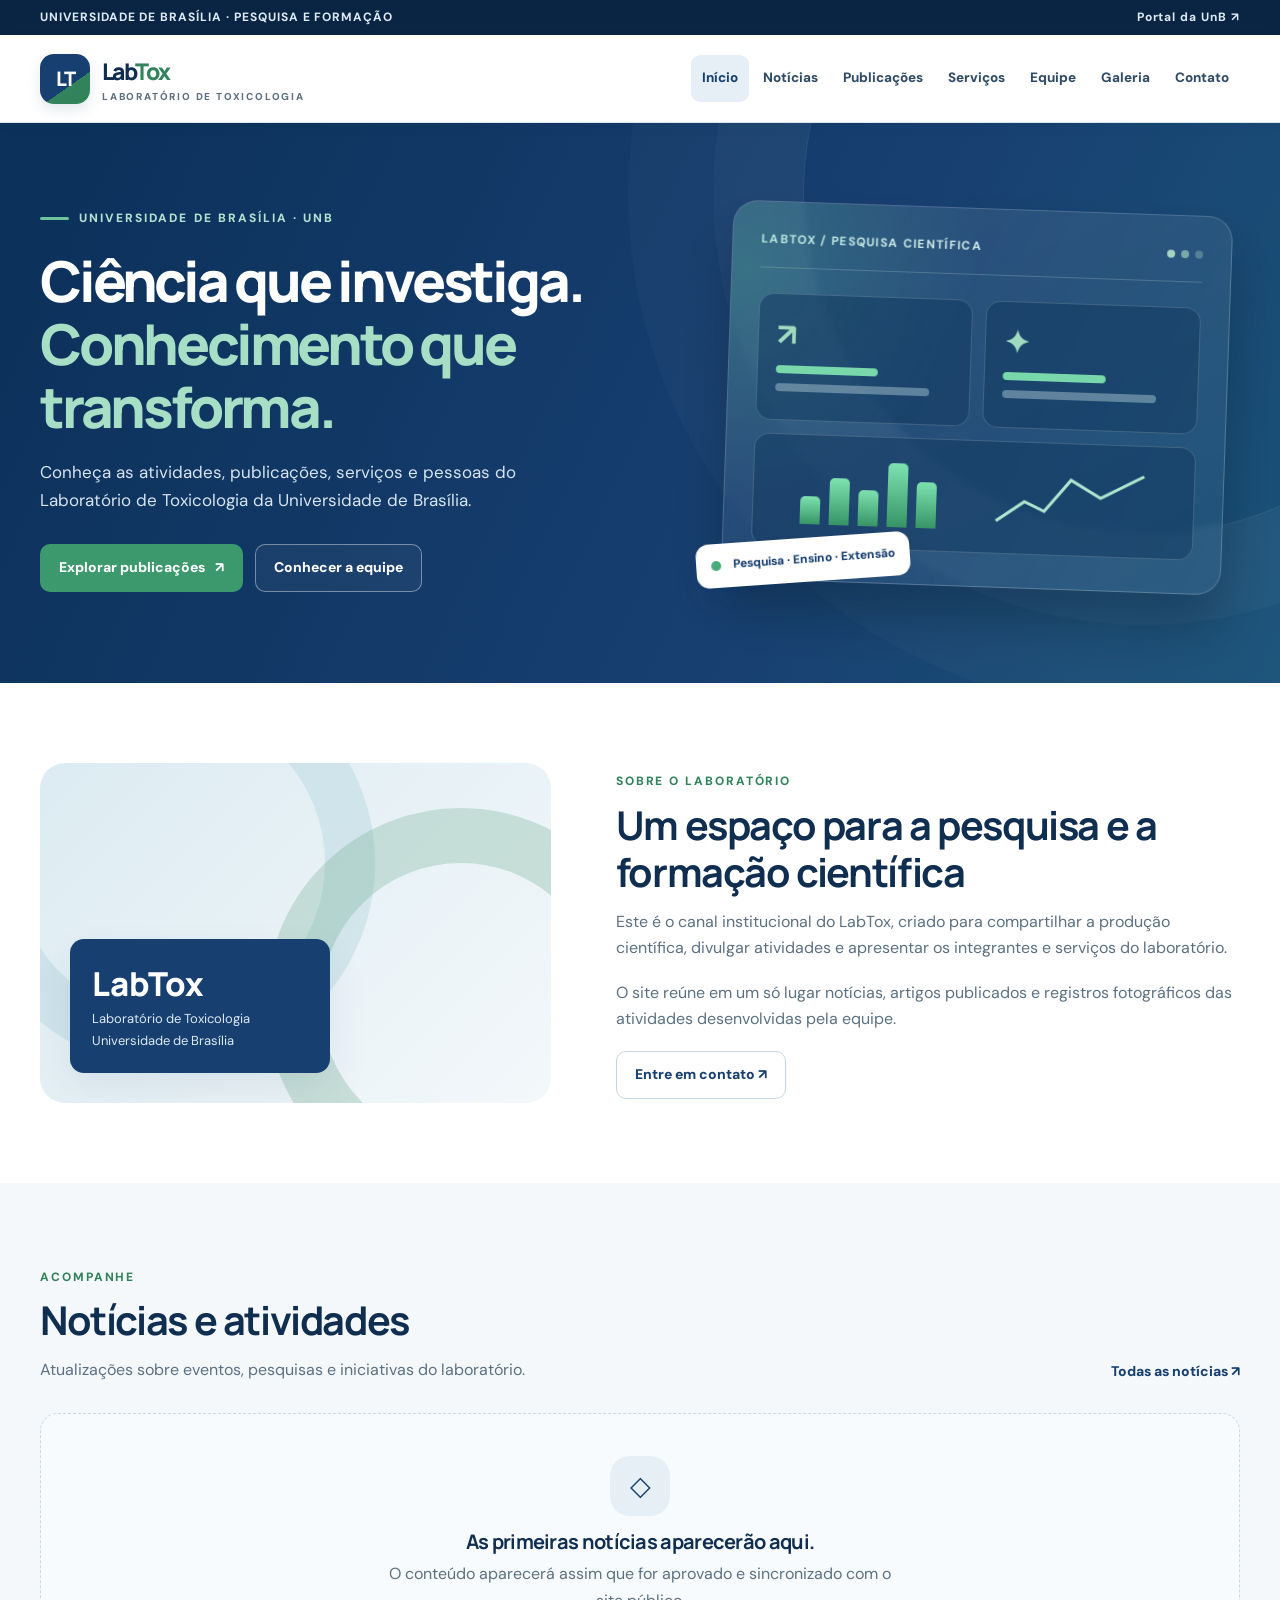
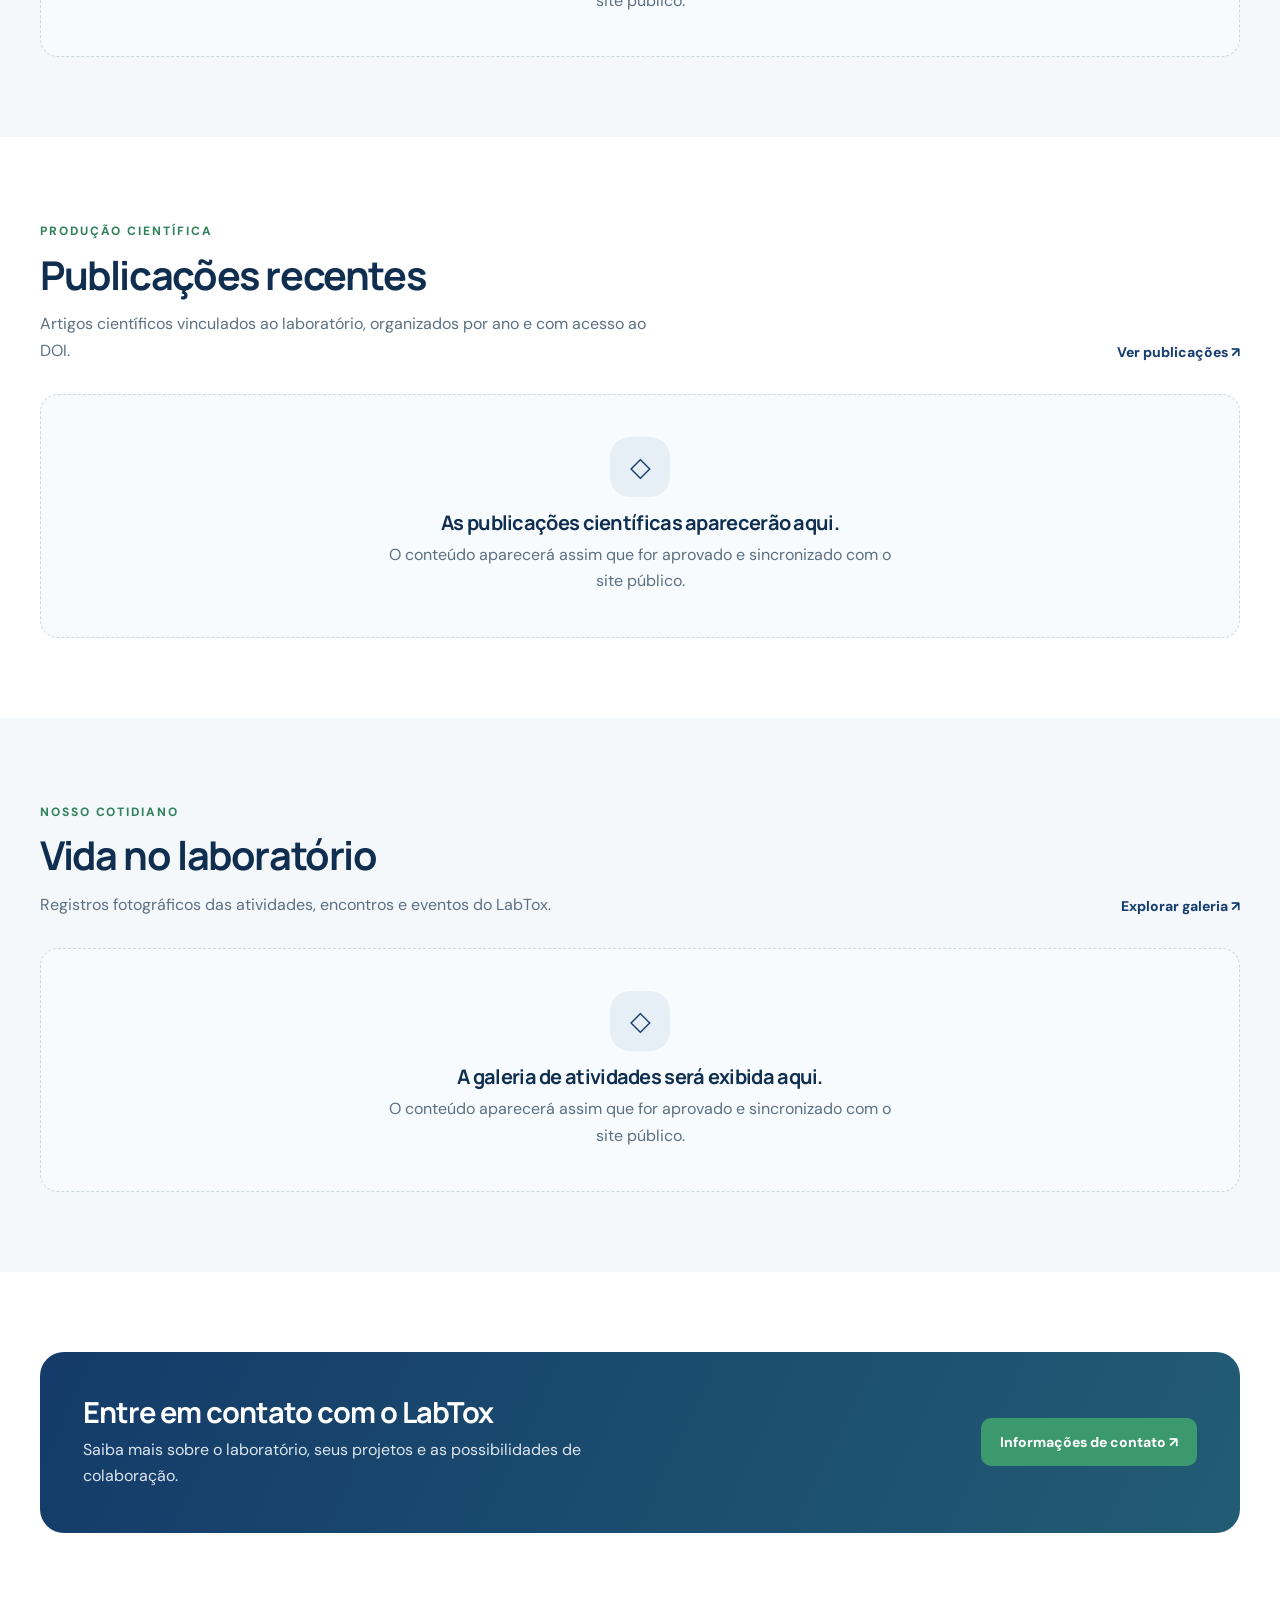
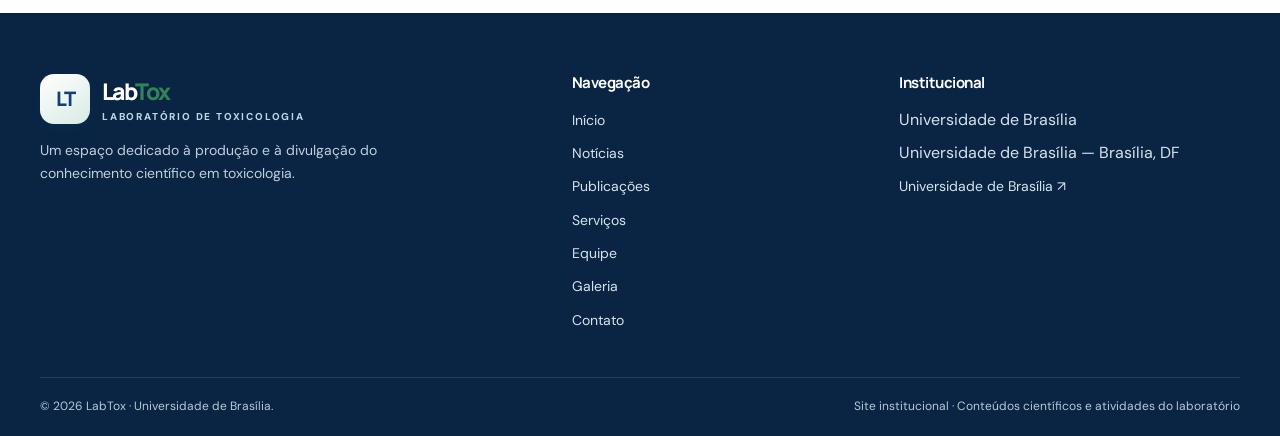
==== index.html @ b6af5e76 "Add files via upload" ====
<!doctype html>
<html lang="pt-BR">
<head>
  <meta charset="utf-8">
  <meta name="viewport" content="width=device-width, initial-scale=1">
  <meta name="description" content="Site do Laboratório de Toxicologia da Universidade de Brasília.">
  <meta name="theme-color" content="#173f70">
  <title>Início | LabTox — Laboratório de Toxicologia</title>
  <link rel="icon" href="assets/favicon.svg" type="image/svg+xml">
  <link rel="stylesheet" href="css/style.css">
  <script defer src="js/config.js"></script>
  <script defer src="js/site.js"></script>
</head>
<body data-page="inicio">
  <div id="site-header"></div>
  <main id="main"><section class="hero"><div class="container hero-grid"><div><span class="eyebrow">Universidade de Brasília · UnB</span><h1>Ciência que investiga.<br><em>Conhecimento que transforma.</em></h1><p>Conheça as atividades, publicações, serviços e pessoas do Laboratório de Toxicologia da Universidade de Brasília.</p><div class="actions"><a class="btn btn-green" href="publicacoes.html">Explorar publicações <span aria-hidden="true">↗</span></a><a class="btn btn-outline-light" href="equipe.html">Conhecer a equipe</a></div></div><div class="hero-visual" aria-hidden="true"><div class="science-panel"><div class="panel-top"><span>LABTOX / PESQUISA CIENTÍFICA</span><span class="dots"><i></i><i></i><i></i></span></div><div class="panel-body"><div class="stat-visual"><div class="symbol">↗</div><div class="line"></div><div class="line"></div></div><div class="stat-visual"><div class="symbol">✦</div><div class="line"></div><div class="line"></div></div><div class="stat-visual wide"><div class="bars"><i></i><i></i><i></i><i></i><i></i></div><svg class="trace" viewBox="0 0 150 65"><path d="M1 56 L29 36 L49 45 L75 13 L105 30 L148 7"/></svg></div></div></div><span class="float-chip"><b></b> Pesquisa · Ensino · Extensão</span></div></div></section><section class="section"><div class="container intro-grid"><div class="intro-surface"><div class="intro-label"><strong>LabTox</strong><span>Laboratório de Toxicologia<br>Universidade de Brasília</span></div></div><div class="copy"><span class="kicker">Sobre o laboratório</span><h2>Um espaço para a pesquisa e a formação científica</h2><p>Este é o canal institucional do LabTox, criado para compartilhar a produção científica, divulgar atividades e apresentar os integrantes e serviços do laboratório.</p><p>O site reúne em um só lugar notícias, artigos publicados e registros fotográficos das atividades desenvolvidas pela equipe.</p><a class="btn btn-outline" href="contato.html">Entre em contato ↗</a></div></div></section>
<section class="section section-soft" aria-labelledby="news-title"><div class="container"><div class="section-head"><div><span class="kicker">Acompanhe</span><h2 id="news-title">Notícias e atividades</h2><p>Atualizações sobre eventos, pesquisas e iniciativas do laboratório.</p></div><a class="text-link" href="noticias.html">Todas as notícias ↗</a></div><div id="home-news" class="card-grid">Carregando notícias…</div></div></section>
<section class="section" aria-labelledby="papers-title"><div class="container"><div class="section-head"><div><span class="kicker">Produção científica</span><h2 id="papers-title">Publicações recentes</h2><p>Artigos científicos vinculados ao laboratório, organizados por ano e com acesso ao DOI.</p></div><a class="text-link" href="publicacoes.html">Ver publicações ↗</a></div><div id="home-papers" class="stack">Carregando publicações…</div></div></section>
<section class="section section-soft" aria-labelledby="albums-title"><div class="container"><div class="section-head"><div><span class="kicker">Nosso cotidiano</span><h2 id="albums-title">Vida no laboratório</h2><p>Registros fotográficos das atividades, encontros e eventos do LabTox.</p></div><a class="text-link" href="galeria.html">Explorar galeria ↗</a></div><div id="home-albums" class="card-grid">Carregando álbuns…</div></div></section>
<section class="section"><div class="container"><div class="cta-band"><div><h2>Entre em contato com o LabTox</h2><p>Saiba mais sobre o laboratório, seus projetos e as possibilidades de colaboração.</p></div><a class="btn btn-green" href="contato.html">Informações de contato ↗</a></div></div></section></main>
  <div id="site-footer"></div>
  <button id="back-top" class="back-top" type="button" aria-label="Voltar ao topo">↑</button>
</body>
</html>
---- css/style.css ----
@import url('https://fonts.googleapis.com/css2?family=DM+Sans:wght@400;500;600;700;800&family=Manrope:wght@400;500;600;700;800&display=swap');
:root{--navy:#173f70;--navy-dark:#102e50;--navy-deep:#0a2544;--green:#32835c;--green-dark:#236946;--mint:#e7f2e9;--light-blue:#e6eff5;--cloud:#f5f8fb;--ink:#183049;--muted:#5b7082;--stroke:#dbe5ed;--white:#fff;--shadow:0 18px 42px rgba(18,55,87,.08);--radius:18px;--max:1200px;--sans:'DM Sans',Arial,sans-serif;--display:'Manrope','DM Sans',Arial,sans-serif}
*{box-sizing:border-box}html{scroll-behavior:smooth}body{margin:0;color:var(--ink);background:#fff;font:16px/1.65 var(--sans);-webkit-font-smoothing:antialiased}a{color:inherit;text-decoration:none}a:hover{color:var(--green)}button,input,select{font:inherit}button{cursor:pointer}img{max-width:100%}.container{width:min(calc(100% - 44px),var(--max));margin:auto}.skip{position:absolute;left:12px;top:-80px;background:#fff;color:#102e50;z-index:200;padding:10px 18px;border-radius:8px}.skip:focus{top:12px}:focus-visible{outline:3px solid #45a17c;outline-offset:3px}.microbar{background:var(--navy-deep);color:#deebf5;font-size:12px;letter-spacing:.08em;font-weight:700}.microbar .container{display:flex;align-items:center;justify-content:space-between;min-height:35px;gap:12px}.microbar a{color:inherit}.microbar a:hover{color:#fff}.header{background:#fff;border-bottom:1px solid var(--stroke);position:sticky;top:0;z-index:90;box-shadow:0 4px 18px rgba(7,39,71,.025)}.header-row{display:flex;align-items:center;justify-content:space-between;min-height:87px;gap:20px}.brand{display:inline-flex;align-items:center;gap:12px;min-width:184px}.brand-icon{width:50px;height:50px;border-radius:14px;background:linear-gradient(145deg,var(--navy) 0 62%,var(--green) 62%);display:grid;place-items:center;color:#fff;box-shadow:0 6px 13px rgba(23,63,112,.12);font:800 20px var(--display);letter-spacing:-.05em}.brand-icon img{width:100%;height:100%;object-fit:contain;border-radius:11px}.brand-copy{display:grid;line-height:1.12}.brand-copy strong{font:800 23px var(--display);letter-spacing:-.07em;color:var(--navy-dark)}.brand-copy strong span{color:var(--green)}.brand-copy small{font-size:10px;text-transform:uppercase;letter-spacing:.18em;color:var(--muted);font-weight:800;margin-top:4px}.nav{display:flex;align-items:center;gap:3px}.nav a{padding:12px 11px;border-radius:9px;font-size:13.5px;font-weight:800;color:#304b64;transition:background .15s,color .15s}.nav a:hover{background:var(--cloud);color:var(--navy)}.nav a[aria-current="page"]{background:var(--light-blue);color:var(--navy)}.menu-toggle{display:none;border:1px solid var(--stroke);background:#fff;color:var(--navy);border-radius:10px;padding:9px 12px;font-weight:800}.hero{background:linear-gradient(115deg,#0c315b 5%,#173f70 61%,#1a5278);color:#fff;overflow:hidden;position:relative}.hero:before{content:"";position:absolute;width:680px;height:680px;border-radius:50%;border:1px solid #ffffff19;right:-205px;top:-270px;box-shadow:0 0 0 90px #ffffff07,0 0 0 175px #ffffff05}.hero-grid{display:grid;grid-template-columns:1.08fr .92fr;gap:56px;align-items:center;min-height:560px;padding:74px 0 86px;position:relative}.eyebrow{display:inline-flex;align-items:center;gap:10px;color:#b6e0cf;font-size:12px;font-weight:800;letter-spacing:.17em;text-transform:uppercase}.eyebrow:before{content:"";width:29px;height:3px;background:#6dc59d;border-radius:3px}.hero h1{color:#fff;font:800 clamp(38px,4.4vw,65px)/1.12 var(--display);letter-spacing:-.057em;margin:20px 0}.hero h1 em{font-style:normal;color:#a6dfc6}.hero p{max-width:570px;color:#d7e4f1;font-size:17px;margin:0 0 30px}.actions{display:flex;gap:12px;flex-wrap:wrap}.btn{display:inline-flex;align-items:center;justify-content:center;gap:10px;min-height:48px;border-radius:10px;padding:11px 18px;font-size:14px;font-weight:800;border:1px solid transparent;transition:transform .18s,background .18s}.btn:hover{transform:translateY(-2px)}.btn-green{background:#3c996d;color:#fff}.btn-green:hover{background:#2e815a;color:#fff}.btn-outline-light{color:#fff;border-color:#ffffff66;background:#ffffff0b}.btn-outline-light:hover{background:#ffffff20;color:#fff}.btn-outline{color:var(--navy);border-color:#c5d6e3;background:#fff}.btn-outline:hover{background:var(--light-blue)}.hero-visual{position:relative;min-height:380px;display:grid;place-items:center}.science-panel{width:95%;min-height:370px;padding:28px;background:linear-gradient(155deg,#ffffff17,#ffffff08);border:1px solid #ffffff32;backdrop-filter:blur(3px);border-radius:25px;box-shadow:0 32px 50px #071b2d55;transform:rotate(2deg);position:relative;overflow:hidden}.science-panel:before{content:"";position:absolute;inset:-50% 50% 15% -45%;border-radius:50%;background:radial-gradient(circle,#4ed4a138,transparent 67%)}.panel-top{display:flex;justify-content:space-between;align-items:center;border-bottom:1px solid #ffffff30;padding-bottom:17px;color:#cfe7e9;font-size:12px;font-weight:800;letter-spacing:.11em}.dots{display:flex;gap:6px}.dots i{width:8px;height:8px;border-radius:100%;background:#a7d5c1}.dots i:nth-child(2){opacity:.65}.dots i:nth-child(3){opacity:.35}.panel-body{padding:25px 0 5px;display:grid;grid-template-columns:1fr 1fr;gap:13px;position:relative}.stat-visual{border:1px solid #ffffff2c;border-radius:15px;min-height:108px;background:#11396188;padding:18px}.stat-visual .line{width:75%;height:8px;border-radius:5px;background:#c9e0e5;margin:10px 0}.stat-visual .line:nth-child(2){width:58%;background:#78d8ab}.stat-visual .line:nth-child(3){width:87%;opacity:.4}.stat-visual .symbol{font:700 31px var(--display);color:#9fdbbf}.stat-visual.wide{grid-column:1/-1;min-height:113px;display:flex;align-items:center;justify-content:space-around}.bars{display:flex;align-items:end;gap:9px;height:68px}.bars i{width:20px;border-radius:5px 5px 0 0;background:linear-gradient(#7de2b0,#379466)}.bars i:nth-child(1){height:42%}.bars i:nth-child(2){height:70%}.bars i:nth-child(3){height:53%}.bars i:nth-child(4){height:95%}.bars i:nth-child(5){height:68%}.trace{width:150px;height:65px;stroke:#aee7d0;stroke-width:3;fill:none}.float-chip{position:absolute;bottom:5px;left:-18px;display:flex;align-items:center;gap:12px;padding:12px 15px;border-radius:13px;background:#fff;color:var(--navy);font-size:12px;font-weight:800;box-shadow:var(--shadow);transform:rotate(-4deg)}.float-chip b{width:10px;height:10px;border-radius:50%;background:#4aab7a}.section{padding:80px 0}.section-soft{background:var(--cloud)}.section-head{display:flex;align-items:end;justify-content:space-between;gap:24px;margin-bottom:30px}.kicker{font-size:12px;text-transform:uppercase;letter-spacing:.16em;font-weight:800;color:var(--green)}h1,h2,h3,h4{font-family:var(--display);color:var(--navy-dark);line-height:1.2;letter-spacing:-.035em}h2{font-size:clamp(28px,3.1vw,40px);margin:8px 0 12px}h3{font-size:20px}.section-head p{max-width:620px;color:var(--muted);margin:0}.text-link{color:var(--navy);font-weight:800;font-size:14px;display:inline-flex;align-items:center;gap:8px;white-space:nowrap}.text-link:hover{color:var(--green)}.intro-grid{display:grid;grid-template-columns:.9fr 1.1fr;gap:65px;align-items:center}.intro-surface{background:linear-gradient(135deg,#dcebf2,#f3f8fa);border-radius:25px;min-height:340px;position:relative;overflow:hidden;padding:30px;display:flex;align-items:end}.intro-surface:before{content:"";position:absolute;width:310px;height:310px;border:50px solid #a5cbd6;left:-75px;top:-105px;border-radius:50%;opacity:.35}.intro-surface:after{content:"";position:absolute;width:280px;height:280px;border:55px solid #6caa89;right:-105px;bottom:-95px;border-radius:50%;opacity:.29}.intro-label{z-index:1;position:relative;background:var(--navy);color:#fff;padding:22px;border-radius:14px;box-shadow:var(--shadow);width:min(260px,85%)}.intro-label strong{font:800 33px var(--display)}.intro-label span{display:block;color:#dce9f2;font-size:13px;margin-top:2px}.copy p{color:var(--muted);margin:0 0 18px}.card-grid{display:grid;grid-template-columns:repeat(3,minmax(0,1fr));gap:21px}.card{border:1px solid var(--stroke);border-radius:var(--radius);background:#fff;overflow:hidden;box-shadow:0 5px 18px rgba(20,53,80,.025);transition:transform .2s,box-shadow .2s}.card:hover{transform:translateY(-4px);box-shadow:var(--shadow)}.card-top{height:172px;overflow:hidden;background:linear-gradient(135deg,#d7e7ef,#c5ddd6);display:grid;place-items:center;color:#37677b;position:relative}.card-top:after{content:"";position:absolute;width:155px;height:155px;border:22px solid #ffffff65;border-radius:50%;right:-54px;top:-57px}.card-top img{width:100%;height:100%;object-fit:cover;position:relative;z-index:1}.card-top .fallback-icon{position:relative;z-index:1;font:800 45px var(--display);color:var(--navy);opacity:.64}.card-body{padding:23px}.meta{font-size:12px;font-weight:800;color:var(--green);letter-spacing:.045em;text-transform:uppercase}.card-body h3{font-size:19px;margin:9px 0 10px}.card-body p{color:var(--muted);font-size:14px;margin:0 0 17px;line-height:1.6}.card-footer{display:flex;align-items:center;justify-content:space-between;gap:12px;font-size:13px;color:var(--muted)}.mini-link{font-weight:800;color:var(--navy)}.mini-link:hover{color:var(--green)}.cta-band{background:linear-gradient(115deg,#143b69,#225c74);color:#fff;padding:43px;border-radius:24px;display:flex;justify-content:space-between;align-items:center;gap:28px}.cta-band h2{color:#fff;font-size:29px;margin:0 0 7px}.cta-band p{margin:0;color:#dce6ef;max-width:560px}.page-hero{background:linear-gradient(120deg,#e7f0f6,#f9fbfc);border-bottom:1px solid var(--stroke);position:relative;overflow:hidden}.page-hero:after{content:"";position:absolute;width:320px;height:320px;border:55px solid #a3c0d030;border-radius:50%;right:6%;top:-230px}.page-hero .container{position:relative;z-index:1;padding:59px 0 63px}.breadcrumb{color:#647d91;font-size:12px;font-weight:700}.breadcrumb a{color:var(--navy)}.breadcrumb span{padding:0 9px}.page-hero h1{font-size:clamp(35px,4vw,51px);margin:15px 0 8px}.page-hero p{max-width:725px;color:#5a7186;font-size:16px;margin:0}.filters{display:flex;gap:12px;flex-wrap:wrap;margin:0 0 28px}.filter-input,.filter-select{border:1px solid #cbdbe5;border-radius:11px;background:#fff;color:var(--ink);padding:12px 14px;min-height:46px}.filter-input{flex:1;min-width:220px}.filter-select{min-width:150px}.filters :focus{border-color:var(--green);outline:3px solid #32835c26}.results-count{color:var(--muted);font-size:13px;margin:0 0 18px}.stack{display:grid;gap:16px}.paper{border:1px solid var(--stroke);border-radius:16px;background:#fff;padding:27px;transition:box-shadow .2s}.paper:hover{box-shadow:var(--shadow)}.paper h3{margin:7px 0 11px;font-size:21px}.paper .authors{font-size:14px;color:#536a7c;margin:8px 0}.paper .journal{color:#3c5c76;font-size:13px;font-weight:800;margin-bottom:12px}.paper p{margin:8px 0 18px;color:var(--muted);font-size:14px}.paper-actions{display:flex;flex-wrap:wrap;align-items:center;gap:15px}.tag{display:inline-flex;align-items:center;padding:5px 10px;background:#e6f1e9;color:#2e774f;border-radius:99px;font-size:11px;font-weight:800}.empty{border:1px dashed #c9d8e1;background:#f8fbfd;border-radius:18px;padding:42px 25px;text-align:center}.empty .symbol{margin:auto auto 14px;width:60px;height:60px;border-radius:20px;background:#e5eff5;display:grid;place-items:center;color:var(--navy);font-size:27px}.empty h3{margin:0 0 7px}.empty p{color:var(--muted);margin:0 auto;max-width:520px}.team-card{text-align:center}.team-card .card-top{height:230px;background:linear-gradient(140deg,#d9e9ef,#e8f0e8)}.team-card .card-top img{object-position:center 23%}.team-card .card-body{padding:22px}.team-card h3{margin:3px 0 5px;font-size:19px}.team-card .role{color:var(--green);font-size:13px;font-weight:800;margin:0 0 12px}.team-card .desc{font-size:13px;color:var(--muted);min-height:38px}.team-links{display:flex;justify-content:center;gap:12px;flex-wrap:wrap}.team-links a{font-size:12px;font-weight:800;color:var(--navy)}.detail{max-width:870px;margin:auto}.detail img.cover{width:100%;max-height:470px;object-fit:cover;border-radius:19px;margin:10px 0 26px}.article-text{font-size:16px;line-height:1.88;color:#344f64}.article-text h2{font-size:25px;margin-top:30px}.article-text h3{font-size:21px;margin-top:25px}.article-text a{color:var(--green);text-decoration:underline;text-underline-offset:3px}.article-text p{margin:0 0 18px}.article-text ul,.article-text ol{padding-left:25px}.album-grid{display:grid;grid-template-columns:repeat(3,minmax(0,1fr));gap:15px}.album-photo{border-radius:14px;overflow:hidden;border:1px solid var(--stroke);background:var(--cloud);margin:0}.album-photo img{width:100%;height:245px;object-fit:cover;display:block;cursor:zoom-in}.album-photo figcaption{padding:11px 13px;font-size:13px;color:var(--muted)}.lightbox{position:fixed;inset:0;background:#061629ed;z-index:200;display:none;align-items:center;justify-content:center;padding:25px}.lightbox.open{display:flex}.lightbox img{max-width:90vw;max-height:85vh;object-fit:contain}.lightbox button{position:absolute;right:25px;top:20px;background:#ffffff18;border:1px solid #fff7;color:#fff;padding:10px 15px;border-radius:10px}.contact-grid{display:grid;grid-template-columns:1fr 1fr;gap:26px}.info-card{background:var(--cloud);border:1px solid var(--stroke);border-radius:20px;padding:28px}.info-card h3{margin:0 0 13px}.info-card p{color:var(--muted)}.info-card a{color:var(--navy);font-weight:800;overflow-wrap:anywhere}.footer{background:var(--navy-deep);color:#d5e3ef;padding:61px 0 0}.footer-grid{display:grid;grid-template-columns:1.4fr .8fr 1fr;gap:55px}.footer .brand-copy strong{color:#fff}.footer .brand-copy small{color:#b9d6e8}.footer .brand-icon{background:linear-gradient(145deg,#fff,#d7ebe3);color:var(--navy)}.footer p{font-size:14px;color:#bed0dd;max-width:390px;margin:15px 0}.footer h3{font-size:15px;color:#fff;margin:0 0 15px}.footer ul{list-style:none;padding:0;margin:0;display:grid;gap:7px}.footer a:hover{color:#fff}.footer li a{font-size:14px}.footer-bottom{border-top:1px solid #ffffff20;margin-top:44px;padding:19px 0;display:flex;justify-content:space-between;align-items:center;gap:20px;font-size:12px;color:#b6c9d9}.back-top{position:fixed;right:22px;bottom:23px;background:var(--green);color:#fff;border:0;border-radius:12px;min-width:46px;min-height:46px;box-shadow:0 11px 26px #07361c33;display:none;z-index:70;font-size:21px}.back-top.visible{display:block}.sr-only{position:absolute;width:1px;height:1px;overflow:hidden;clip:rect(0,0,0,0);white-space:nowrap}.divider{height:1px;background:var(--stroke);margin:25px 0}
@media(max-width:1060px){.nav a{padding:10px 7px;font-size:12px}.header-row{gap:8px}.hero-grid{gap:24px}.hero-visual{min-height:320px}.science-panel{min-height:330px}}@media(max-width:850px){.header-row{min-height:70px}.menu-toggle{display:inline-flex;align-items:center;gap:9px}.nav{position:absolute;top:100%;left:0;right:0;display:none;flex-direction:column;align-items:stretch;background:#fff;box-shadow:0 16px 28px #133c5a22;padding:13px max(22px,calc((100vw - var(--max))/2)) 20px;border-top:1px solid var(--stroke)}.nav.open{display:flex}.nav a{padding:13px 15px;font-size:14px}.hero-grid{grid-template-columns:1fr;min-height:auto;padding:66px 0 75px}.hero-visual{display:none}.intro-grid{grid-template-columns:1fr;gap:27px}.intro-surface{min-height:270px}.card-grid{grid-template-columns:repeat(2,minmax(0,1fr))}.footer-grid{grid-template-columns:1fr 1fr;gap:30px}.footer-grid>div:first-child{grid-column:1/-1}.album-grid{grid-template-columns:repeat(2,minmax(0,1fr))}}@media(max-width:600px){.container{width:min(calc(100% - 32px),var(--max))}.microbar{font-size:9px}.microbar .container{min-height:30px}.microbar span:last-child{display:none}.brand-icon{height:44px;width:44px}.brand-copy strong{font-size:21px}.header-row{min-height:68px}.hero-grid{padding:55px 0 63px}.hero h1{font-size:37px}.hero p{font-size:15px}.section{padding:58px 0}.section-head{align-items:start;flex-direction:column;gap:10px}.card-grid,.album-grid,.contact-grid{grid-template-columns:1fr}.intro-grid{gap:20px}.paper{padding:20px}.paper h3{font-size:19px}.page-hero .container{padding:42px 0 48px}.cta-band{flex-direction:column;align-items:start;padding:28px}.cta-band h2{font-size:24px}.filters{display:grid;grid-template-columns:1fr}.filter-input,.filter-select{width:100%}.footer-grid{grid-template-columns:1fr;gap:25px}.footer-grid>div:first-child{grid-column:auto}.footer-bottom{align-items:start;flex-direction:column;gap:5px}.album-photo img{height:250px}}
@media(prefers-reduced-motion:reduce){html{scroll-behavior:auto}*,*:before,*:after{transition:none!important;animation:none!important}}
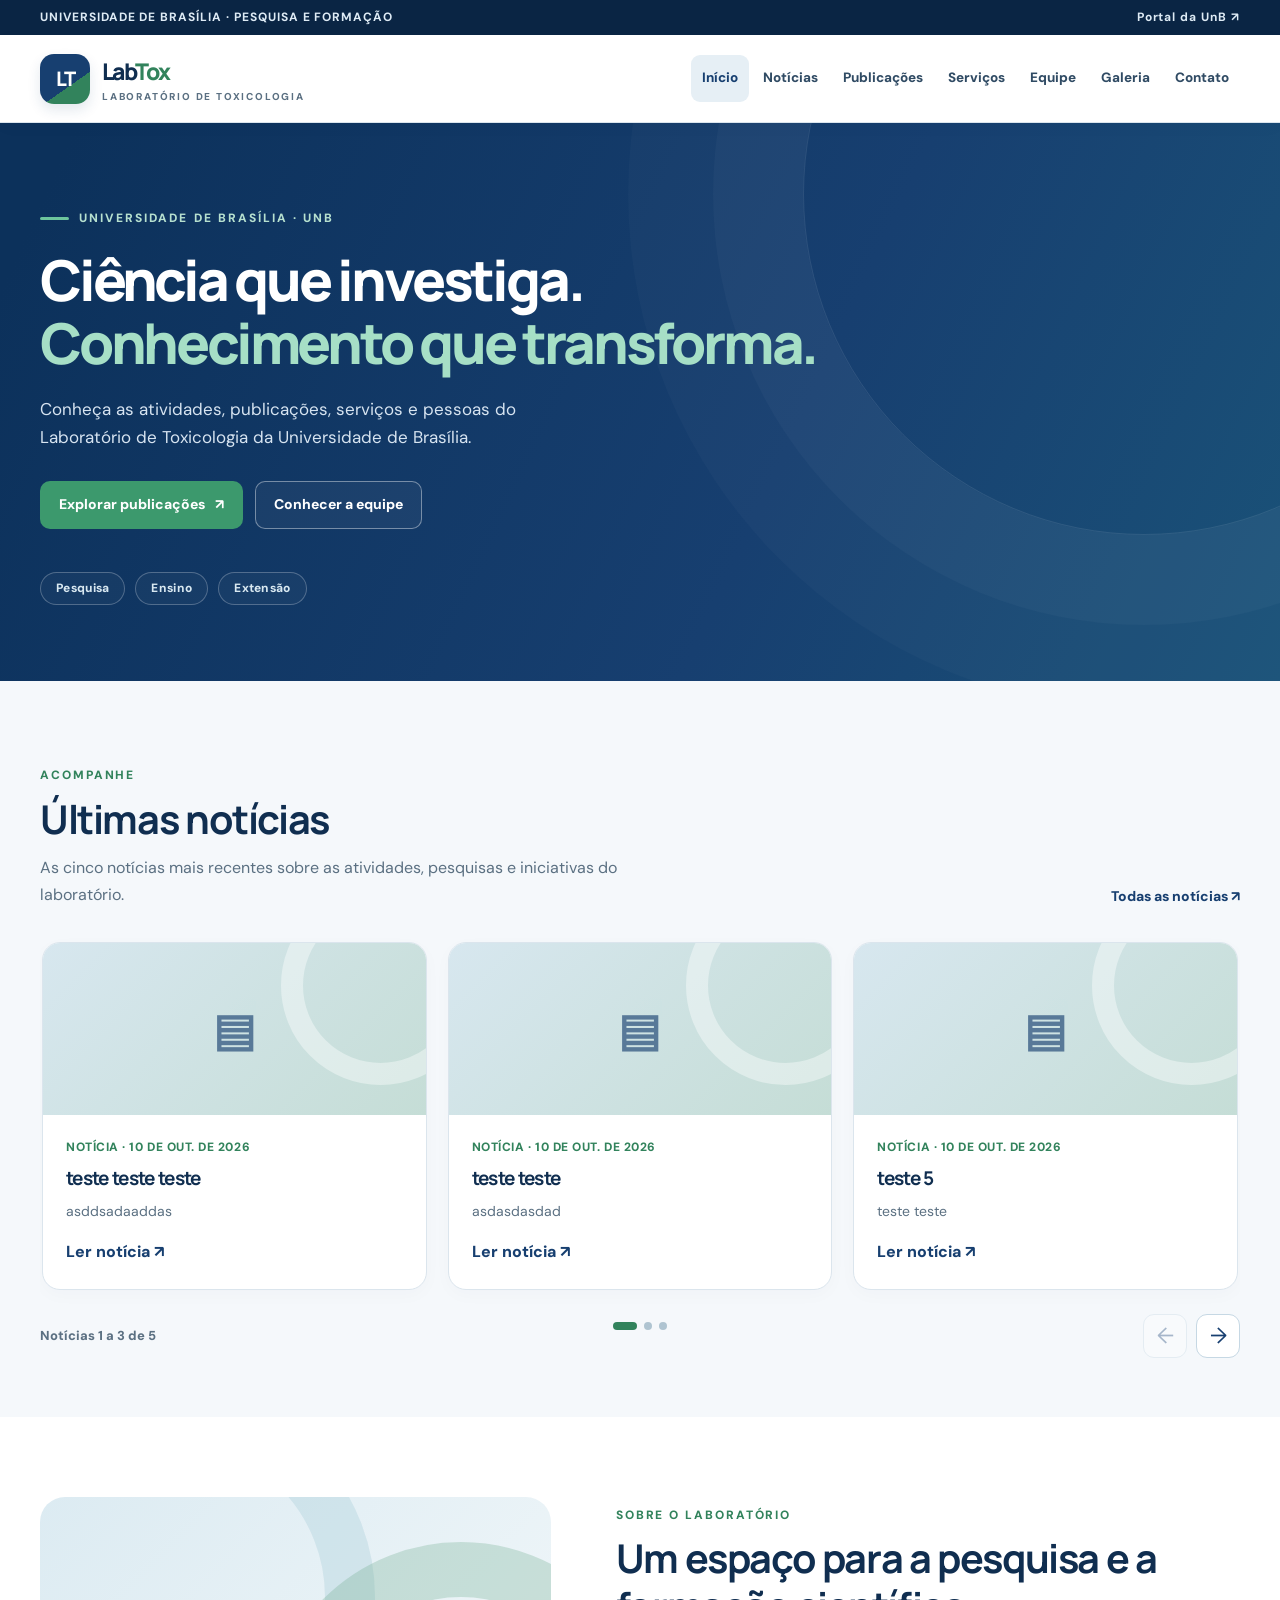
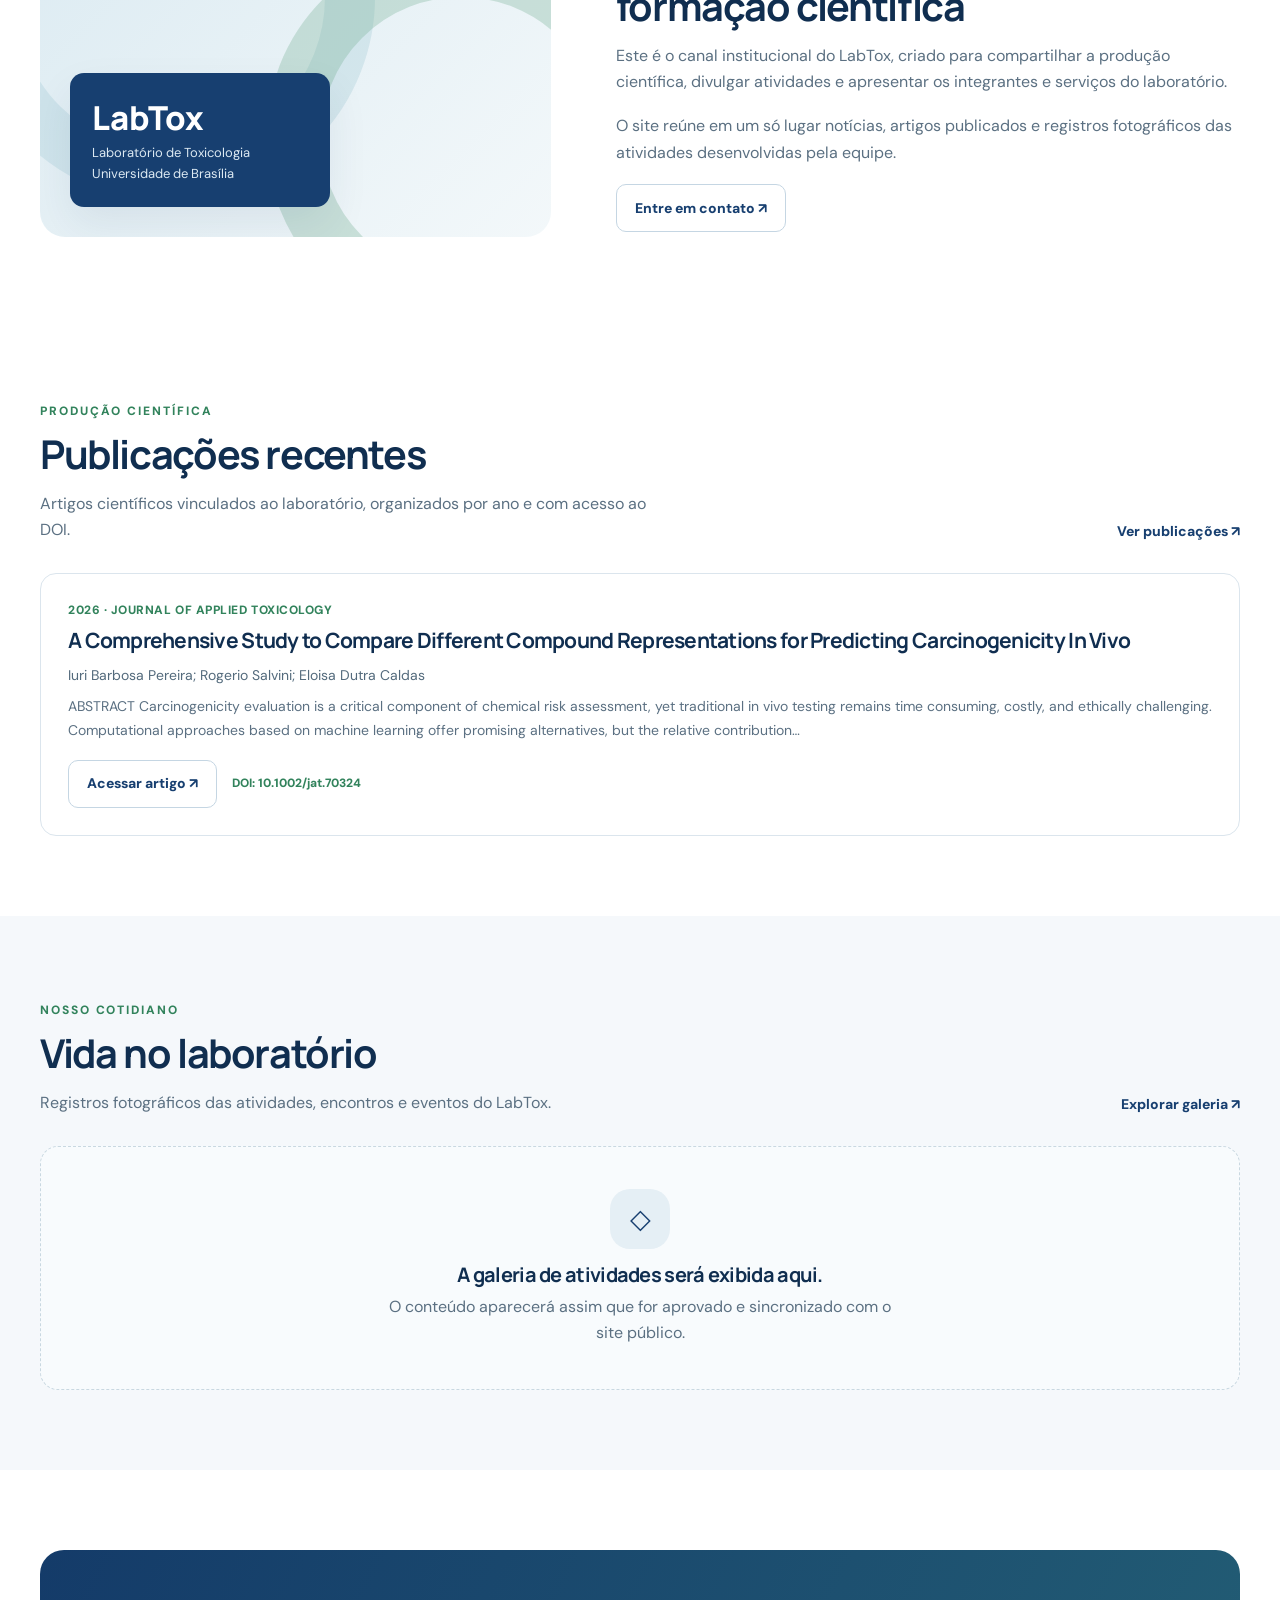
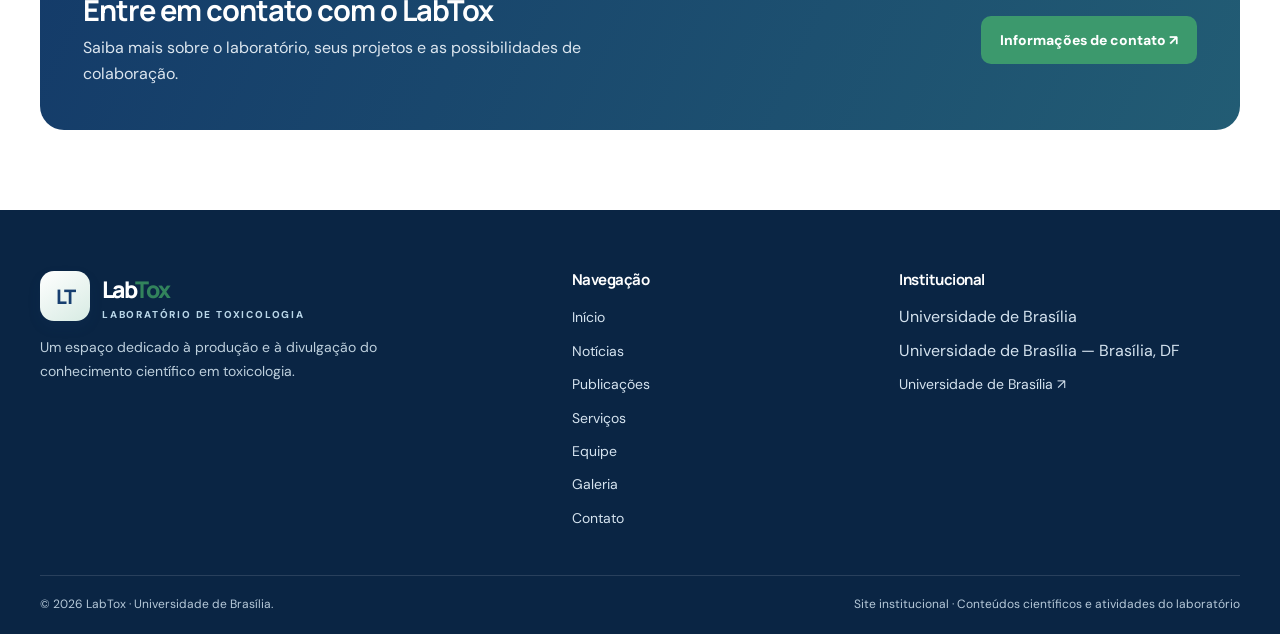
==== commit 04824d85: "Add files via upload" ====
--- a/index.html
+++ b/index.html
@@ -13,8 +13,31 @@
 </head>
 <body data-page="inicio">
   <div id="site-header"></div>
-  <main id="main"><section class="hero"><div class="container hero-grid"><div><span class="eyebrow">Universidade de Brasília · UnB</span><h1>Ciência que investiga.<br><em>Conhecimento que transforma.</em></h1><p>Conheça as atividades, publicações, serviços e pessoas do Laboratório de Toxicologia da Universidade de Brasília.</p><div class="actions"><a class="btn btn-green" href="publicacoes.html">Explorar publicações <span aria-hidden="true">↗</span></a><a class="btn btn-outline-light" href="equipe.html">Conhecer a equipe</a></div></div><div class="hero-visual" aria-hidden="true"><div class="science-panel"><div class="panel-top"><span>LABTOX / PESQUISA CIENTÍFICA</span><span class="dots"><i></i><i></i><i></i></span></div><div class="panel-body"><div class="stat-visual"><div class="symbol">↗</div><div class="line"></div><div class="line"></div></div><div class="stat-visual"><div class="symbol">✦</div><div class="line"></div><div class="line"></div></div><div class="stat-visual wide"><div class="bars"><i></i><i></i><i></i><i></i><i></i></div><svg class="trace" viewBox="0 0 150 65"><path d="M1 56 L29 36 L49 45 L75 13 L105 30 L148 7"/></svg></div></div></div><span class="float-chip"><b></b> Pesquisa · Ensino · Extensão</span></div></div></section><section class="section"><div class="container intro-grid"><div class="intro-surface"><div class="intro-label"><strong>LabTox</strong><span>Laboratório de Toxicologia<br>Universidade de Brasília</span></div></div><div class="copy"><span class="kicker">Sobre o laboratório</span><h2>Um espaço para a pesquisa e a formação científica</h2><p>Este é o canal institucional do LabTox, criado para compartilhar a produção científica, divulgar atividades e apresentar os integrantes e serviços do laboratório.</p><p>O site reúne em um só lugar notícias, artigos publicados e registros fotográficos das atividades desenvolvidas pela equipe.</p><a class="btn btn-outline" href="contato.html">Entre em contato ↗</a></div></div></section>
-<section class="section section-soft" aria-labelledby="news-title"><div class="container"><div class="section-head"><div><span class="kicker">Acompanhe</span><h2 id="news-title">Notícias e atividades</h2><p>Atualizações sobre eventos, pesquisas e iniciativas do laboratório.</p></div><a class="text-link" href="noticias.html">Todas as notícias ↗</a></div><div id="home-news" class="card-grid">Carregando notícias…</div></div></section>
+  <main id="main"><section class="hero" aria-labelledby="hero-title">
+  <div class="container hero-grid hero-grid-simple">
+    <div class="hero-copy">
+      <span class="eyebrow">Universidade de Brasília · UnB</span>
+      <h1 id="hero-title">Ciência que investiga.<br><em>Conhecimento que transforma.</em></h1>
+      <p>Conheça as atividades, publicações, serviços e pessoas do Laboratório de Toxicologia da Universidade de Brasília.</p>
+      <div class="actions"><a class="btn btn-green" href="publicacoes.html">Explorar publicações <span aria-hidden="true">↗</span></a><a class="btn btn-outline-light" href="equipe.html">Conhecer a equipe</a></div>
+      <div class="hero-topics" aria-label="Pesquisa, ensino e extensão"><span>Pesquisa</span><span>Ensino</span><span>Extensão</span></div>
+    </div>
+  </div>
+</section>
+<section class="section section-soft" aria-labelledby="news-title">
+  <div class="container">
+    <div class="section-head"><div><span class="kicker">Acompanhe</span><h2 id="news-title">Últimas notícias</h2><p>As cinco notícias mais recentes sobre as atividades, pesquisas e iniciativas do laboratório.</p></div><a class="text-link" href="noticias.html">Todas as notícias ↗</a></div>
+    <div class="news-carousel-shell">
+      <div id="home-news" class="news-track" role="region" aria-roledescription="carrossel" aria-label="Cinco notícias mais recentes" tabindex="0">Carregando notícias…</div>
+      <div class="news-carousel-toolbar" id="news-controls" hidden>
+        <span id="home-news-status" class="news-status" aria-live="polite"></span>
+        <div class="news-carousel-arrows"><button id="home-news-prev" type="button" aria-label="Notícia anterior" aria-controls="home-news">←</button><button id="home-news-next" type="button" aria-label="Próxima notícia" aria-controls="home-news">→</button></div>
+      </div>
+      <div id="home-news-dots" class="news-dots" aria-label="Escolher notícia"></div>
+    </div>
+  </div>
+</section>
+<section class="section"><div class="container intro-grid"><div class="intro-surface"><div class="intro-label"><strong>LabTox</strong><span>Laboratório de Toxicologia<br>Universidade de Brasília</span></div></div><div class="copy"><span class="kicker">Sobre o laboratório</span><h2>Um espaço para a pesquisa e a formação científica</h2><p>Este é o canal institucional do LabTox, criado para compartilhar a produção científica, divulgar atividades e apresentar os integrantes e serviços do laboratório.</p><p>O site reúne em um só lugar notícias, artigos publicados e registros fotográficos das atividades desenvolvidas pela equipe.</p><a class="btn btn-outline" href="contato.html">Entre em contato ↗</a></div></div></section>
 <section class="section" aria-labelledby="papers-title"><div class="container"><div class="section-head"><div><span class="kicker">Produção científica</span><h2 id="papers-title">Publicações recentes</h2><p>Artigos científicos vinculados ao laboratório, organizados por ano e com acesso ao DOI.</p></div><a class="text-link" href="publicacoes.html">Ver publicações ↗</a></div><div id="home-papers" class="stack">Carregando publicações…</div></div></section>
 <section class="section section-soft" aria-labelledby="albums-title"><div class="container"><div class="section-head"><div><span class="kicker">Nosso cotidiano</span><h2 id="albums-title">Vida no laboratório</h2><p>Registros fotográficos das atividades, encontros e eventos do LabTox.</p></div><a class="text-link" href="galeria.html">Explorar galeria ↗</a></div><div id="home-albums" class="card-grid">Carregando álbuns…</div></div></section>
 <section class="section"><div class="container"><div class="cta-band"><div><h2>Entre em contato com o LabTox</h2><p>Saiba mais sobre o laboratório, seus projetos e as possibilidades de colaboração.</p></div><a class="btn btn-green" href="contato.html">Informações de contato ↗</a></div></div></section></main>
--- a/css/style.css
+++ b/css/style.css
@@ -3,3 +3,61 @@
 *{box-sizing:border-box}html{scroll-behavior:smooth}body{margin:0;color:var(--ink);background:#fff;font:16px/1.65 var(--sans);-webkit-font-smoothing:antialiased}a{color:inherit;text-decoration:none}a:hover{color:var(--green)}button,input,select{font:inherit}button{cursor:pointer}img{max-width:100%}.container{width:min(calc(100% - 44px),var(--max));margin:auto}.skip{position:absolute;left:12px;top:-80px;background:#fff;color:#102e50;z-index:200;padding:10px 18px;border-radius:8px}.skip:focus{top:12px}:focus-visible{outline:3px solid #45a17c;outline-offset:3px}.microbar{background:var(--navy-deep);color:#deebf5;font-size:12px;letter-spacing:.08em;font-weight:700}.microbar .container{display:flex;align-items:center;justify-content:space-between;min-height:35px;gap:12px}.microbar a{color:inherit}.microbar a:hover{color:#fff}.header{background:#fff;border-bottom:1px solid var(--stroke);position:sticky;top:0;z-index:90;box-shadow:0 4px 18px rgba(7,39,71,.025)}.header-row{display:flex;align-items:center;justify-content:space-between;min-height:87px;gap:20px}.brand{display:inline-flex;align-items:center;gap:12px;min-width:184px}.brand-icon{width:50px;height:50px;border-radius:14px;background:linear-gradient(145deg,var(--navy) 0 62%,var(--green) 62%);display:grid;place-items:center;color:#fff;box-shadow:0 6px 13px rgba(23,63,112,.12);font:800 20px var(--display);letter-spacing:-.05em}.brand-icon img{width:100%;height:100%;object-fit:contain;border-radius:11px}.brand-copy{display:grid;line-height:1.12}.brand-copy strong{font:800 23px var(--display);letter-spacing:-.07em;color:var(--navy-dark)}.brand-copy strong span{color:var(--green)}.brand-copy small{font-size:10px;text-transform:uppercase;letter-spacing:.18em;color:var(--muted);font-weight:800;margin-top:4px}.nav{display:flex;align-items:center;gap:3px}.nav a{padding:12px 11px;border-radius:9px;font-size:13.5px;font-weight:800;color:#304b64;transition:background .15s,color .15s}.nav a:hover{background:var(--cloud);color:var(--navy)}.nav a[aria-current="page"]{background:var(--light-blue);color:var(--navy)}.menu-toggle{display:none;border:1px solid var(--stroke);background:#fff;color:var(--navy);border-radius:10px;padding:9px 12px;font-weight:800}.hero{background:linear-gradient(115deg,#0c315b 5%,#173f70 61%,#1a5278);color:#fff;overflow:hidden;position:relative}.hero:before{content:"";position:absolute;width:680px;height:680px;border-radius:50%;border:1px solid #ffffff19;right:-205px;top:-270px;box-shadow:0 0 0 90px #ffffff07,0 0 0 175px #ffffff05}.hero-grid{display:grid;grid-template-columns:1.08fr .92fr;gap:56px;align-items:center;min-height:560px;padding:74px 0 86px;position:relative}.eyebrow{display:inline-flex;align-items:center;gap:10px;color:#b6e0cf;font-size:12px;font-weight:800;letter-spacing:.17em;text-transform:uppercase}.eyebrow:before{content:"";width:29px;height:3px;background:#6dc59d;border-radius:3px}.hero h1{color:#fff;font:800 clamp(38px,4.4vw,65px)/1.12 var(--display);letter-spacing:-.057em;margin:20px 0}.hero h1 em{font-style:normal;color:#a6dfc6}.hero p{max-width:570px;color:#d7e4f1;font-size:17px;margin:0 0 30px}.actions{display:flex;gap:12px;flex-wrap:wrap}.btn{display:inline-flex;align-items:center;justify-content:center;gap:10px;min-height:48px;border-radius:10px;padding:11px 18px;font-size:14px;font-weight:800;border:1px solid transparent;transition:transform .18s,background .18s}.btn:hover{transform:translateY(-2px)}.btn-green{background:#3c996d;color:#fff}.btn-green:hover{background:#2e815a;color:#fff}.btn-outline-light{color:#fff;border-color:#ffffff66;background:#ffffff0b}.btn-outline-light:hover{background:#ffffff20;color:#fff}.btn-outline{color:var(--navy);border-color:#c5d6e3;background:#fff}.btn-outline:hover{background:var(--light-blue)}.hero-visual{position:relative;min-height:380px;display:grid;place-items:center}.science-panel{width:95%;min-height:370px;padding:28px;background:linear-gradient(155deg,#ffffff17,#ffffff08);border:1px solid #ffffff32;backdrop-filter:blur(3px);border-radius:25px;box-shadow:0 32px 50px #071b2d55;transform:rotate(2deg);position:relative;overflow:hidden}.science-panel:before{content:"";position:absolute;inset:-50% 50% 15% -45%;border-radius:50%;background:radial-gradient(circle,#4ed4a138,transparent 67%)}.panel-top{display:flex;justify-content:space-between;align-items:center;border-bottom:1px solid #ffffff30;padding-bottom:17px;color:#cfe7e9;font-size:12px;font-weight:800;letter-spacing:.11em}.dots{display:flex;gap:6px}.dots i{width:8px;height:8px;border-radius:100%;background:#a7d5c1}.dots i:nth-child(2){opacity:.65}.dots i:nth-child(3){opacity:.35}.panel-body{padding:25px 0 5px;display:grid;grid-template-columns:1fr 1fr;gap:13px;position:relative}.stat-visual{border:1px solid #ffffff2c;border-radius:15px;min-height:108px;background:#11396188;padding:18px}.stat-visual .line{width:75%;height:8px;border-radius:5px;background:#c9e0e5;margin:10px 0}.stat-visual .line:nth-child(2){width:58%;background:#78d8ab}.stat-visual .line:nth-child(3){width:87%;opacity:.4}.stat-visual .symbol{font:700 31px var(--display);color:#9fdbbf}.stat-visual.wide{grid-column:1/-1;min-height:113px;display:flex;align-items:center;justify-content:space-around}.bars{display:flex;align-items:end;gap:9px;height:68px}.bars i{width:20px;border-radius:5px 5px 0 0;background:linear-gradient(#7de2b0,#379466)}.bars i:nth-child(1){height:42%}.bars i:nth-child(2){height:70%}.bars i:nth-child(3){height:53%}.bars i:nth-child(4){height:95%}.bars i:nth-child(5){height:68%}.trace{width:150px;height:65px;stroke:#aee7d0;stroke-width:3;fill:none}.float-chip{position:absolute;bottom:5px;left:-18px;display:flex;align-items:center;gap:12px;padding:12px 15px;border-radius:13px;background:#fff;color:var(--navy);font-size:12px;font-weight:800;box-shadow:var(--shadow);transform:rotate(-4deg)}.float-chip b{width:10px;height:10px;border-radius:50%;background:#4aab7a}.section{padding:80px 0}.section-soft{background:var(--cloud)}.section-head{display:flex;align-items:end;justify-content:space-between;gap:24px;margin-bottom:30px}.kicker{font-size:12px;text-transform:uppercase;letter-spacing:.16em;font-weight:800;color:var(--green)}h1,h2,h3,h4{font-family:var(--display);color:var(--navy-dark);line-height:1.2;letter-spacing:-.035em}h2{font-size:clamp(28px,3.1vw,40px);margin:8px 0 12px}h3{font-size:20px}.section-head p{max-width:620px;color:var(--muted);margin:0}.text-link{color:var(--navy);font-weight:800;font-size:14px;display:inline-flex;align-items:center;gap:8px;white-space:nowrap}.text-link:hover{color:var(--green)}.intro-grid{display:grid;grid-template-columns:.9fr 1.1fr;gap:65px;align-items:center}.intro-surface{background:linear-gradient(135deg,#dcebf2,#f3f8fa);border-radius:25px;min-height:340px;position:relative;overflow:hidden;padding:30px;display:flex;align-items:end}.intro-surface:before{content:"";position:absolute;width:310px;height:310px;border:50px solid #a5cbd6;left:-75px;top:-105px;border-radius:50%;opacity:.35}.intro-surface:after{content:"";position:absolute;width:280px;height:280px;border:55px solid #6caa89;right:-105px;bottom:-95px;border-radius:50%;opacity:.29}.intro-label{z-index:1;position:relative;background:var(--navy);color:#fff;padding:22px;border-radius:14px;box-shadow:var(--shadow);width:min(260px,85%)}.intro-label strong{font:800 33px var(--display)}.intro-label span{display:block;color:#dce9f2;font-size:13px;margin-top:2px}.copy p{color:var(--muted);margin:0 0 18px}.card-grid{display:grid;grid-template-columns:repeat(3,minmax(0,1fr));gap:21px}.card{border:1px solid var(--stroke);border-radius:var(--radius);background:#fff;overflow:hidden;box-shadow:0 5px 18px rgba(20,53,80,.025);transition:transform .2s,box-shadow .2s}.card:hover{transform:translateY(-4px);box-shadow:var(--shadow)}.card-top{height:172px;overflow:hidden;background:linear-gradient(135deg,#d7e7ef,#c5ddd6);display:grid;place-items:center;color:#37677b;position:relative}.card-top:after{content:"";position:absolute;width:155px;height:155px;border:22px solid #ffffff65;border-radius:50%;right:-54px;top:-57px}.card-top img{width:100%;height:100%;object-fit:cover;position:relative;z-index:1}.card-top .fallback-icon{position:relative;z-index:1;font:800 45px var(--display);color:var(--navy);opacity:.64}.card-body{padding:23px}.meta{font-size:12px;font-weight:800;color:var(--green);letter-spacing:.045em;text-transform:uppercase}.card-body h3{font-size:19px;margin:9px 0 10px}.card-body p{color:var(--muted);font-size:14px;margin:0 0 17px;line-height:1.6}.card-footer{display:flex;align-items:center;justify-content:space-between;gap:12px;font-size:13px;color:var(--muted)}.mini-link{font-weight:800;color:var(--navy)}.mini-link:hover{color:var(--green)}.cta-band{background:linear-gradient(115deg,#143b69,#225c74);color:#fff;padding:43px;border-radius:24px;display:flex;justify-content:space-between;align-items:center;gap:28px}.cta-band h2{color:#fff;font-size:29px;margin:0 0 7px}.cta-band p{margin:0;color:#dce6ef;max-width:560px}.page-hero{background:linear-gradient(120deg,#e7f0f6,#f9fbfc);border-bottom:1px solid var(--stroke);position:relative;overflow:hidden}.page-hero:after{content:"";position:absolute;width:320px;height:320px;border:55px solid #a3c0d030;border-radius:50%;right:6%;top:-230px}.page-hero .container{position:relative;z-index:1;padding:59px 0 63px}.breadcrumb{color:#647d91;font-size:12px;font-weight:700}.breadcrumb a{color:var(--navy)}.breadcrumb span{padding:0 9px}.page-hero h1{font-size:clamp(35px,4vw,51px);margin:15px 0 8px}.page-hero p{max-width:725px;color:#5a7186;font-size:16px;margin:0}.filters{display:flex;gap:12px;flex-wrap:wrap;margin:0 0 28px}.filter-input,.filter-select{border:1px solid #cbdbe5;border-radius:11px;background:#fff;color:var(--ink);padding:12px 14px;min-height:46px}.filter-input{flex:1;min-width:220px}.filter-select{min-width:150px}.filters :focus{border-color:var(--green);outline:3px solid #32835c26}.results-count{color:var(--muted);font-size:13px;margin:0 0 18px}.stack{display:grid;gap:16px}.paper{border:1px solid var(--stroke);border-radius:16px;background:#fff;padding:27px;transition:box-shadow .2s}.paper:hover{box-shadow:var(--shadow)}.paper h3{margin:7px 0 11px;font-size:21px}.paper .authors{font-size:14px;color:#536a7c;margin:8px 0}.paper .journal{color:#3c5c76;font-size:13px;font-weight:800;margin-bottom:12px}.paper p{margin:8px 0 18px;color:var(--muted);font-size:14px}.paper-actions{display:flex;flex-wrap:wrap;align-items:center;gap:15px}.tag{display:inline-flex;align-items:center;padding:5px 10px;background:#e6f1e9;color:#2e774f;border-radius:99px;font-size:11px;font-weight:800}.empty{border:1px dashed #c9d8e1;background:#f8fbfd;border-radius:18px;padding:42px 25px;text-align:center}.empty .symbol{margin:auto auto 14px;width:60px;height:60px;border-radius:20px;background:#e5eff5;display:grid;place-items:center;color:var(--navy);font-size:27px}.empty h3{margin:0 0 7px}.empty p{color:var(--muted);margin:0 auto;max-width:520px}.team-card{text-align:center}.team-card .card-top{height:230px;background:linear-gradient(140deg,#d9e9ef,#e8f0e8)}.team-card .card-top img{object-position:center 23%}.team-card .card-body{padding:22px}.team-card h3{margin:3px 0 5px;font-size:19px}.team-card .role{color:var(--green);font-size:13px;font-weight:800;margin:0 0 12px}.team-card .desc{font-size:13px;color:var(--muted);min-height:38px}.team-links{display:flex;justify-content:center;gap:12px;flex-wrap:wrap}.team-links a{font-size:12px;font-weight:800;color:var(--navy)}.detail{max-width:870px;margin:auto}.detail img.cover{width:100%;max-height:470px;object-fit:cover;border-radius:19px;margin:10px 0 26px}.article-text{font-size:16px;line-height:1.88;color:#344f64}.article-text h2{font-size:25px;margin-top:30px}.article-text h3{font-size:21px;margin-top:25px}.article-text a{color:var(--green);text-decoration:underline;text-underline-offset:3px}.article-text p{margin:0 0 18px}.article-text ul,.article-text ol{padding-left:25px}.album-grid{display:grid;grid-template-columns:repeat(3,minmax(0,1fr));gap:15px}.album-photo{border-radius:14px;overflow:hidden;border:1px solid var(--stroke);background:var(--cloud);margin:0}.album-photo img{width:100%;height:245px;object-fit:cover;display:block;cursor:zoom-in}.album-photo figcaption{padding:11px 13px;font-size:13px;color:var(--muted)}.lightbox{position:fixed;inset:0;background:#061629ed;z-index:200;display:none;align-items:center;justify-content:center;padding:25px}.lightbox.open{display:flex}.lightbox img{max-width:90vw;max-height:85vh;object-fit:contain}.lightbox button{position:absolute;right:25px;top:20px;background:#ffffff18;border:1px solid #fff7;color:#fff;padding:10px 15px;border-radius:10px}.contact-grid{display:grid;grid-template-columns:1fr 1fr;gap:26px}.info-card{background:var(--cloud);border:1px solid var(--stroke);border-radius:20px;padding:28px}.info-card h3{margin:0 0 13px}.info-card p{color:var(--muted)}.info-card a{color:var(--navy);font-weight:800;overflow-wrap:anywhere}.footer{background:var(--navy-deep);color:#d5e3ef;padding:61px 0 0}.footer-grid{display:grid;grid-template-columns:1.4fr .8fr 1fr;gap:55px}.footer .brand-copy strong{color:#fff}.footer .brand-copy small{color:#b9d6e8}.footer .brand-icon{background:linear-gradient(145deg,#fff,#d7ebe3);color:var(--navy)}.footer p{font-size:14px;color:#bed0dd;max-width:390px;margin:15px 0}.footer h3{font-size:15px;color:#fff;margin:0 0 15px}.footer ul{list-style:none;padding:0;margin:0;display:grid;gap:7px}.footer a:hover{color:#fff}.footer li a{font-size:14px}.footer-bottom{border-top:1px solid #ffffff20;margin-top:44px;padding:19px 0;display:flex;justify-content:space-between;align-items:center;gap:20px;font-size:12px;color:#b6c9d9}.back-top{position:fixed;right:22px;bottom:23px;background:var(--green);color:#fff;border:0;border-radius:12px;min-width:46px;min-height:46px;box-shadow:0 11px 26px #07361c33;display:none;z-index:70;font-size:21px}.back-top.visible{display:block}.sr-only{position:absolute;width:1px;height:1px;overflow:hidden;clip:rect(0,0,0,0);white-space:nowrap}.divider{height:1px;background:var(--stroke);margin:25px 0}
 @media(max-width:1060px){.nav a{padding:10px 7px;font-size:12px}.header-row{gap:8px}.hero-grid{gap:24px}.hero-visual{min-height:320px}.science-panel{min-height:330px}}@media(max-width:850px){.header-row{min-height:70px}.menu-toggle{display:inline-flex;align-items:center;gap:9px}.nav{position:absolute;top:100%;left:0;right:0;display:none;flex-direction:column;align-items:stretch;background:#fff;box-shadow:0 16px 28px #133c5a22;padding:13px max(22px,calc((100vw - var(--max))/2)) 20px;border-top:1px solid var(--stroke)}.nav.open{display:flex}.nav a{padding:13px 15px;font-size:14px}.hero-grid{grid-template-columns:1fr;min-height:auto;padding:66px 0 75px}.hero-visual{display:none}.intro-grid{grid-template-columns:1fr;gap:27px}.intro-surface{min-height:270px}.card-grid{grid-template-columns:repeat(2,minmax(0,1fr))}.footer-grid{grid-template-columns:1fr 1fr;gap:30px}.footer-grid>div:first-child{grid-column:1/-1}.album-grid{grid-template-columns:repeat(2,minmax(0,1fr))}}@media(max-width:600px){.container{width:min(calc(100% - 32px),var(--max))}.microbar{font-size:9px}.microbar .container{min-height:30px}.microbar span:last-child{display:none}.brand-icon{height:44px;width:44px}.brand-copy strong{font-size:21px}.header-row{min-height:68px}.hero-grid{padding:55px 0 63px}.hero h1{font-size:37px}.hero p{font-size:15px}.section{padding:58px 0}.section-head{align-items:start;flex-direction:column;gap:10px}.card-grid,.album-grid,.contact-grid{grid-template-columns:1fr}.intro-grid{gap:20px}.paper{padding:20px}.paper h3{font-size:19px}.page-hero .container{padding:42px 0 48px}.cta-band{flex-direction:column;align-items:start;padding:28px}.cta-band h2{font-size:24px}.filters{display:grid;grid-template-columns:1fr}.filter-input,.filter-select{width:100%}.footer-grid{grid-template-columns:1fr;gap:25px}.footer-grid>div:first-child{grid-column:auto}.footer-bottom{align-items:start;flex-direction:column;gap:5px}.album-photo img{height:250px}}
 @media(prefers-reduced-motion:reduce){html{scroll-behavior:auto}*,*:before,*:after{transition:none!important;animation:none!important}}
+
+/* LabTox v0.2 — página inicial institucional, carrossel e formulário */
+.hero-grid-simple{grid-template-columns:minmax(0,1fr);min-height:490px;padding:79px 0 76px}
+.hero-copy{max-width:900px;position:relative;z-index:1}
+.hero-copy h1{max-width:850px}
+.hero-topics{display:flex;flex-wrap:wrap;gap:10px;margin-top:43px}
+.hero-topics span{border:1px solid #ffffff40;border-radius:999px;color:#d8e8f1;padding:6px 15px;font-size:12px;font-weight:800;letter-spacing:.025em;background:#ffffff08}
+/* O antigo painel de gráficos era apenas uma ilustração provisória e foi retirado do HTML. */
+.news-carousel-shell{position:relative}
+.news-track{display:flex;gap:21px;overflow-x:auto;scroll-snap-type:x mandatory;scrollbar-width:none;overscroll-behavior-x:contain;padding:4px 2px 22px;scroll-padding-inline:2px}
+.news-track::-webkit-scrollbar{display:none}
+.news-track>.card{flex:0 0 calc((100% - 42px)/3);min-width:0;scroll-snap-align:start;scroll-snap-stop:always}
+.news-track.news-empty{display:block;overflow:visible;padding-bottom:0}
+.news-carousel-toolbar{display:flex;align-items:center;justify-content:space-between;gap:18px;margin:2px 0 0}
+.news-carousel-toolbar[hidden]{display:none}
+.news-status{font-size:13px;color:var(--muted);font-weight:800}
+.news-carousel-arrows{display:flex;gap:9px}
+.news-carousel-arrows button{display:grid;place-items:center;width:44px;height:44px;background:#fff;border:1px solid #c6d8e4;border-radius:11px;color:var(--navy);font-size:22px;line-height:1}
+.news-carousel-arrows button:hover:not(:disabled){background:var(--light-blue)}
+.news-carousel-arrows button:disabled{opacity:.35;cursor:not-allowed}
+.news-dots{display:flex;justify-content:center;gap:7px;margin-top:-36px;min-height:15px;pointer-events:none}
+.news-dots .news-dot{pointer-events:auto;cursor:pointer;display:block;border:0;background:#afc4d1;width:8px;height:8px;border-radius:99px;padding:0;transition:width .2s,background .2s}
+.news-dots .news-dot[aria-current="true"]{width:24px;background:var(--green)}
+.news-dots:empty{display:none}
+.publication-year + .publication-year{margin-top:42px}
+.publication-year-heading{display:flex;align-items:center;gap:14px;border-bottom:2px solid var(--light-blue);padding-bottom:13px;margin-bottom:17px}
+.publication-year-heading h2{font-size:28px;margin:0;color:var(--navy)}
+.publication-year-heading span{font-size:12px;font-weight:800;color:var(--muted);background:var(--cloud);padding:5px 10px;border-radius:999px}
+.contact-layout{display:grid;grid-template-columns:minmax(0,1.55fr) minmax(285px,.85fr);gap:28px;align-items:start}
+.contact-details{display:grid;gap:20px}
+.contact-form-card{padding:38px;background:#fff;border:1px solid var(--stroke);border-radius:23px;box-shadow:var(--shadow)}
+.contact-form-card h2{font-size:clamp(25px,2.6vw,34px);margin:8px 0 12px}
+.contact-intro{margin:0 0 28px;color:var(--muted)}
+.form-row{display:grid;grid-template-columns:1fr 1fr;gap:16px}
+.form-field{display:grid;gap:7px;margin:0 0 17px}
+.form-field label{font-size:13px;font-weight:800;color:var(--ink)}
+.form-field label span{color:var(--green)}
+.form-field input,.form-field select,.form-field textarea{width:100%;background:#fff;border:1px solid #c7d8e3;border-radius:10px;color:var(--ink);padding:12px 14px;font:inherit;font-size:14px;min-height:47px}
+.form-field textarea{resize:vertical;min-height:145px}
+.form-field :focus{outline:3px solid #32835c28;border-color:var(--green)}
+.privacy-note{display:flex;align-items:flex-start;gap:10px;font-size:12px;color:var(--muted);line-height:1.6;margin:3px 0 23px}
+.privacy-note input{margin-top:3px;accent-color:var(--green)}
+.contact-submit{min-width:190px}
+.form-footnote{color:var(--muted);font-size:12px;margin:15px 0 0}
+.contact-email{font:800 20px var(--display);overflow-wrap:anywhere}
+.contact-email a{color:var(--green)}
+.contact-details .info-card{padding:28px}
+.form-honeypot{position:absolute!important;left:-10000px!important;width:1px!important;height:1px!important;overflow:hidden!important}
+.thanks-card{background:var(--cloud);border:1px solid var(--stroke);border-radius:20px;padding:35px;max-width:750px}
+.thanks-card p{color:var(--muted);margin:0 0 23px}
+.thanks-card a:not(.btn){color:var(--green);text-decoration:underline}
+@media(max-width:990px){.news-track>.card{flex-basis:calc((100% - 21px)/2)}.contact-layout{grid-template-columns:1fr}.contact-details{grid-template-columns:1fr 1fr}}
+@media(max-width:600px){.hero-grid-simple{padding:62px 0;min-height:430px}.hero-topics{margin-top:30px}.news-track>.card{flex-basis:calc(100% - 4px)}.news-carousel-toolbar{margin-top:0}.news-dots{margin-top:-33px}.contact-form-card{padding:23px 19px}.form-row,.contact-details{grid-template-columns:1fr}.publication-year-heading h2{font-size:25px}}
+@media(prefers-reduced-motion:reduce){.news-track{scroll-behavior:auto}}
+
+/* Ajuste para listas curtas e ocultação de controles sem rolagem */
+@media(min-width:991px){.news-track[data-count="2"]>.card{flex-basis:calc((100% - 21px)/2)}.news-track[data-count="1"]>.card{flex-basis:min(100%,380px)}}
+.news-dots[hidden]{display:none}
